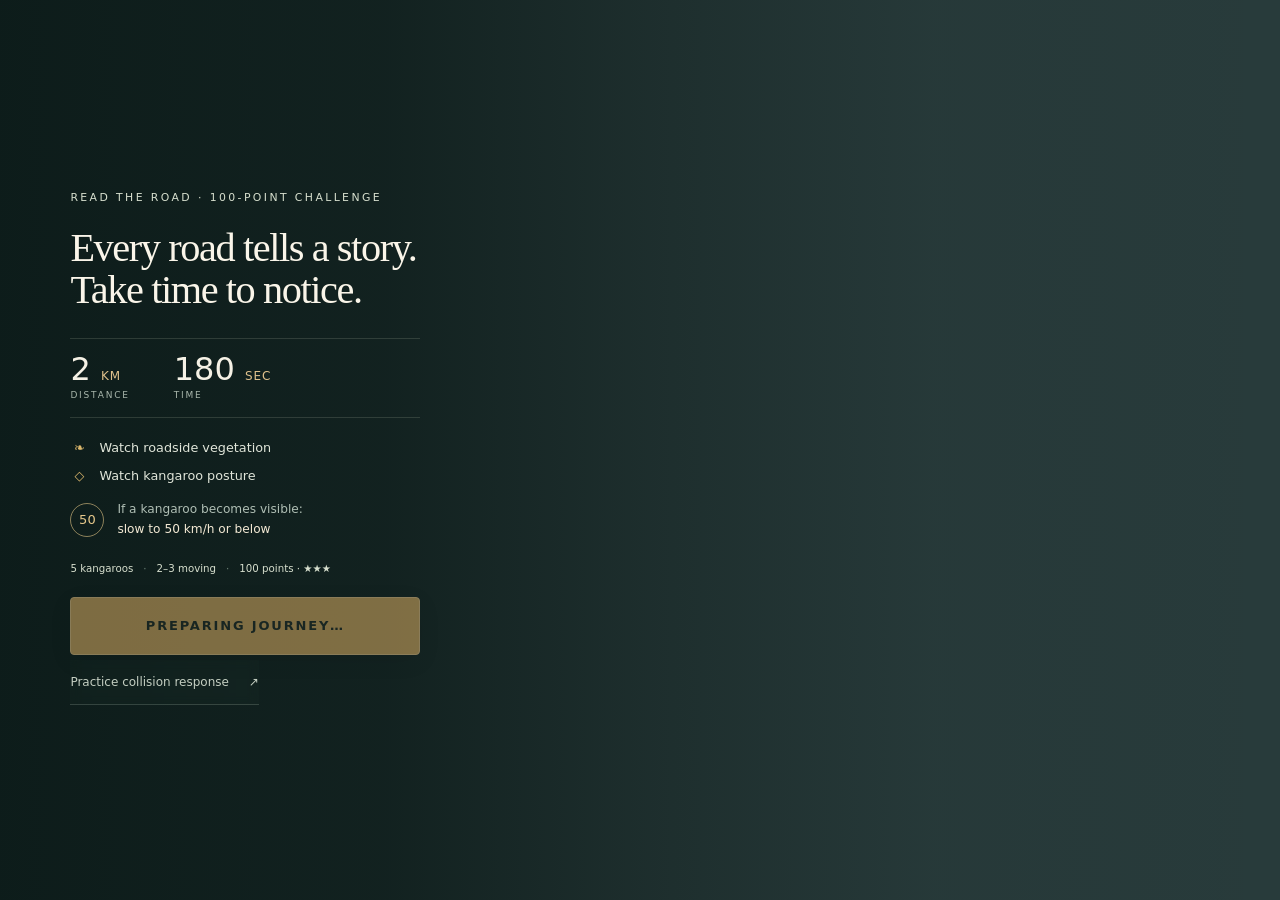
==== index.html @ 62f05423 "Add Wellington Road 100-point game with rescue sequences" ====
<!doctype html><html lang="en"><meta charset="utf-8"><meta name="viewport" content="width=device-width,initial-scale=1"><meta http-equiv="refresh" content="0;url=./game-100/"><title>Wellington Road</title><a href="./game-100/">Play Wellington Road</a></html>
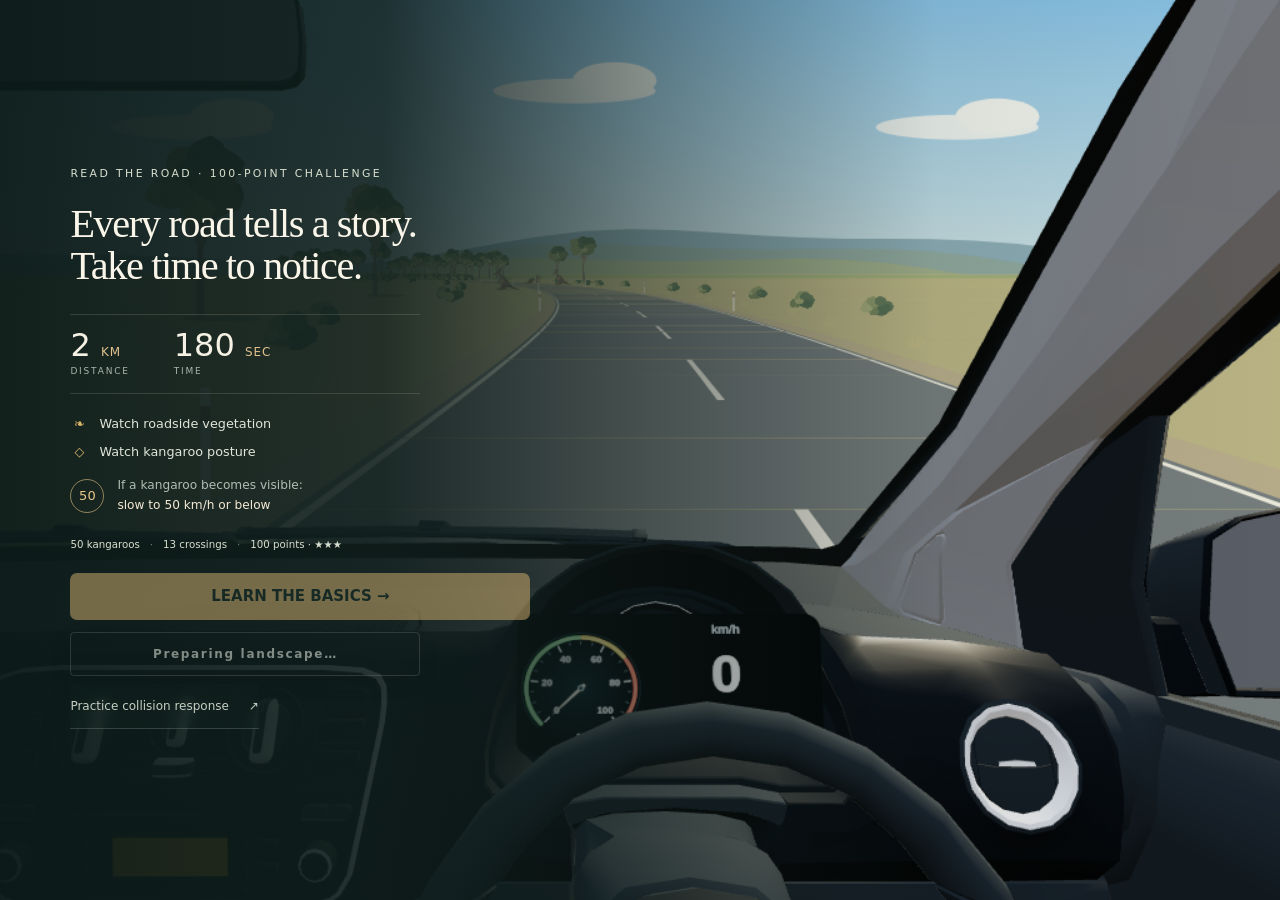
==== commit f4be67df: "Make Wellington Road the main game at the site root" ====
--- a/index.html
+++ b/index.html
@@ -1 +1,9 @@
-<!doctype html><html lang="en"><meta charset="utf-8"><meta name="viewport" content="width=device-width,initial-scale=1"><meta http-equiv="refresh" content="0;url=./game-100/"><title>Wellington Road</title><a href="./game-100/">Play Wellington Road</a></html>
+<!doctype html><html lang="en"><head><meta charset="UTF-8"><meta name="viewport" content="width=device-width, initial-scale=1"><title>Wellington Road</title><link rel="stylesheet" href="style.css?v=tail-highlight-34"><script type="importmap">{"imports":{"three":"./art/vendor/three.module.js","three/addons/":"./art/vendor/"}}</script><link rel="stylesheet" href="art/layout.css?v=crop12"><link rel="stylesheet" href="journey-ui.css?v=music3"><link rel="stylesheet" href="challenge-results.css?v=3"><link rel="stylesheet" href="ending-preview/reward-layout.css?v=1"><link rel="stylesheet" href="cinematics.css?v=1"><script type="module" src="ending-preview/reward-view.js?v=2"></script><link rel="stylesheet" href="tutorial.css?v=1"><link rel="stylesheet" href="rescue/rescue.css?v=1"></head><body>
+<main><header><div><p class="kicker">KANGAROO ROAD-STRIKE / GDD V1</p><h1>WELLINGTON ROAD</h1></div><div class="top-actions"><button id="sound" aria-pressed="false">Sound off</button><button id="pause" disabled>Pause</button></div></header>
+<div class="hud"><div><small>DRIVING TIME LEFT</small><strong id="time">180.0 <em>s</em></strong></div><div><small>ROUTE</small><strong id="distance">0 <em>/ 2,000 m</em></strong></div><div><small>SCORE</small><strong id="score">80 / 100</strong></div></div><div class="progress"><div id="progress"></div></div>
+<section class="viewport" id="stage"><aside id="penalty-popup" hidden role="status" aria-atomic="true"><strong id="penalty-amount"></strong><span id="penalty-title"></span></aside><aside id="event-summary" hidden role="status" aria-atomic="true"><div><strong id="event-result"></strong><b id="event-delta"></b></div><p id="event-detail"></p></aside><canvas id="scene" width="1672" height="941" role="img" aria-label="Illustrated right-hand-drive car with roadside grass, scrub, fences and kangaroos"></canvas><div class="location">LYSTERFIELD SURROUNDS <span>· ILLUSTRATED ROUTE</span></div><div id="intro" class="overlay"><article class="briefing-copy"><p class="briefing-eyebrow">READ THE ROAD · 100-POINT CHALLENGE</p><h1>Every road tells a story.<br>Take time to notice.</h1><div class="mission-facts"><div><strong>2 <small>KM</small></strong><span>DISTANCE</span></div><div><strong>180 <small>SEC</small></strong><span>TIME</span></div></div><ul class="mission-watch"><li><span aria-hidden="true">❧</span>Watch roadside vegetation</li><li><span aria-hidden="true">◇</span>Watch kangaroo posture</li></ul><div class="mission-speed"><span class="speed-symbol" aria-hidden="true">50</span><p>If a kangaroo becomes visible:<br><strong>slow to 50 km/h or below</strong></p></div><p class="mission-meta"><span>50 kangaroos</span><i>·</i><span>13 crossings</span><i>·</i><span>100 points · ★★★</span></p><button id="start" disabled>PREPARING JOURNEY…</button><button id="practice-response">Practice collision response <span aria-hidden="true">↗</span></button></article><select id="practice-outcome" hidden><option value="random">Random</option></select></div><div id="paused" class="overlay" hidden><article><p class="kicker">DRIVING CLOCK STOPPED</p><h2>Take a breath.</h2><button id="unpause" class="primary">Resume driving</button></article></div><div id="incident" class="overlay" hidden><article><p class="kicker">RESPONSE · TIMER PAUSED</p><h2 id="question"></h2><p id="context"></p><div id="options"></div><p id="explanation" role="status"></p><button id="next" class="primary" hidden>Continue</button></article></div></section>
+<div id="notice" role="status"><strong>Ready when you are.</strong><span>Hold a control. Release to maintain the current speed.</span></div>
+<section id="drive-panel"><div class="speed-meter" aria-label="Current speed" role="meter" aria-valuemin="0" aria-valuemax="100" aria-valuenow="0"><div class="meter-heading"><span>SPEED</span><strong id="speed-value">0 <small>km/h</small></strong></div><div class="speed-track"><span class="speed-green">0–50</span><span class="speed-yellow">50–70</span><span class="speed-red">70–100</span><i id="speed-marker"></i></div></div><div class="speed-row"><span id="band">LOW SPEED · 0–50 km/h</span><span id="input-state">MAINTAINING</span></div><div class="controls"><button data-control="accelerate"><span>Accelerate</span><small>↑ / W · hold</small></button><button data-control="brake"><span>Brake</span><small>SPACE / ↓ · hold</small></button></div><div class="legend"><span><i class="green"></i>0–50 Low</span><span><i class="yellow"></i>&gt;50–70 Medium</span><span><i class="red"></i>&gt;70–100 High</span><small>Colour is not a safety rating.</small></div></section>
+<section id="results" hidden><p class="kicker">YOUR JOURNEY</p><h2 id="result-title"></h2><p id="result-summary"></p><div id="stats"></div><div id="badges" aria-label="Behaviour awards"></div><div class="result-actions"><button id="mistakes-button" class="primary">Review Mistakes</button><button id="retry">Retry route</button></div><div id="mistakes" hidden></div></section>
+<footer><span>FIRST PLAYABLE · DRY ROAD · FIXED ROUTE</span><details><summary>Prototype notes, art & safety sources</summary><p>This 180-second target, speed bands and stopping thresholds are game parameters. Time does not affect score. A green speed band does not guarantee a safe stop. Route completion and safety performance are reported separately.</p><p><a href="art/ATTRIBUTION.md">Environment asset credits</a>. The illustrated route is inspired by the Wellington Road area; it does not reproduce a real speed limit or road geometry. Incident responses use simplified recovery. No handling, pouch checking or vehicle damage simulation.</p><a href="https://wildlifevictoria.org.au/learn/native-species-post/kangaroos/" target="_blank" rel="noopener">Wildlife Victoria — kangaroos</a> · <a href="https://www.police.vic.gov.au/emergency-response" target="_blank" rel="noopener">Victoria Police — emergencies</a></details></footer>
+</main><script src="scoring.js?v=1"></script><script src="engine.js?v=turn13"></script><script src="assets/scene-data.js"></script><script src="scenery.js?v=tail-highlight-34"></script><script src="cockpit.js?v=tail-highlight-34"></script><script src="kangaroo.js?v=tail-highlight-34"></script><script src="pouch.js?v=photos32"></script><script src="drag-body.js?v=37"></script><script src="barrier-placement.js?v=34"></script><script src="incident.js?v=rescue42"></script><script src="replay.js?v=hd28"></script><script>window.artReady=import("./art/scenery.js?v=turn13").catch(error=>{console.error("Environment art unavailable; using original renderer",error)});</script><script src="minimap-environment.js?v=2"></script><script src="journey-ui.js?v=music3"></script><script src="journey-audio.js?v=mix3"></script><script src="challenge-results.js?v=3"></script><script src="cinematics.js?v=1"></script><script src="tutorial.js?v=1"></script><script src="app.js?v=tutorial41"></script><script type="module" src="rescue/rescue.js?v=1"></script></body></html>
--- a/style.css
+++ b/style.css
@@ -0,0 +1,40 @@
+:root{--cream:#f0eddf;--ink:#283a3b;--sage:#65765b;--amber:#c58c4f}*{box-sizing:border-box}body{margin:0;background:#d7dbd1;color:var(--ink);font:15px/1.5 system-ui,-apple-system,sans-serif}main{max-width:1380px;margin:auto;background:var(--cream);min-height:100vh}button{font:inherit;cursor:pointer;border:0;border-radius:7px;padding:12px 18px;color:var(--ink);background:#dedfd1;touch-action:manipulation}button:disabled{opacity:.5;cursor:default}button:focus-visible,summary:focus-visible,a:focus-visible{outline:3px solid #cb8e45;outline-offset:3px}[hidden]{display:none!important}header{background:#293943;color:#f3f0e4;display:flex;justify-content:space-between;align-items:center;padding:17px 28px;gap:12px}h1{font-size:24px;letter-spacing:4px;font-weight:500;margin:3px 0}.kicker{font-size:10px;letter-spacing:2px;margin:0;font-weight:600}.top-actions{display:flex;gap:8px}.top-actions button{background:#ffffff10;color:#f0edde;font-size:12px;padding:9px 12px}.hud{display:flex;justify-content:space-between;background:#35483e;color:#f5f0df;padding:12px 28px;gap:15px}.hud div{display:flex;gap:12px;align-items:center}.hud small{font-size:9px;letter-spacing:1.4px}.hud strong{font-size:23px;font-variant-numeric:tabular-nums;font-weight:500}.hud em{font-size:12px;font-style:normal;color:#cfdbc9}.progress{height:3px;background:#b4bba6}#progress{height:100%;background:#c99251;width:0}.viewport{position:relative;aspect-ratio:1672/941;background:#748571;overflow:hidden}canvas{width:100%;height:100%;display:block}.location{position:absolute;top:16px;left:20px;background:#2c3b35c9;color:#e9ecdd;letter-spacing:1px;font-size:9px;padding:6px 9px;border-radius:4px}.overlay{position:absolute;inset:0;background:linear-gradient(90deg,#172d2beF,#1b302ab8 57%,#1b302a22);display:flex;align-items:center;padding:5%;overflow:auto}.overlay article{max-width:570px;color:#f5f1e5}.overlay h2{font-size:clamp(25px,4vw,54px);font-weight:500;line-height:1.13;letter-spacing:-1.5px;margin:15px 0}.overlay p{color:#d7dfce}.overlay .kicker{color:#e5c699}.chips{display:flex;flex-wrap:wrap;gap:18px;font-size:9px;letter-spacing:1px;margin:24px 0}.primary{background:#d7a66c;font-weight:600}.fine{font-size:10px;line-height:1.6}.overlay #question{font-size:clamp(22px,2.8vw,38px)}#options{display:grid;gap:8px}#options button{text-align:left;background:#eef0e5;color:#2a3a31;font-size:13px}#options button:disabled{opacity:.7}#options button.selected{box-shadow:inset 0 0 0 3px #d3a167}#explanation{font-size:13px;border-left:2px solid #c5a671;padding-left:12px}#explanation:empty{display:none}#notice{display:flex;gap:14px;align-items:center;padding:14px 28px;background:#e3e5d6;min-height:58px}#notice strong{font-size:14px;white-space:nowrap}#notice span{font-size:12px;color:#576a55}#drive-panel{padding:16px 28px}.speed-row{display:flex;justify-content:space-between;gap:10px;font-size:10px;letter-spacing:1px;margin-bottom:10px}.controls{display:grid;grid-template-columns:repeat(3,1fr);gap:12px}.controls button{background:#62745d;color:#fcf6e7;padding:14px;display:flex;flex-direction:column;align-items:center;touch-action:none;user-select:none}.controls button:nth-child(2){background:#bb864e}.controls button:nth-child(3){background:#42657a}.controls span{font-size:17px;font-weight:600}.controls small{font-size:10px;opacity:.8;margin-top:4px}.controls button.active{box-shadow:inset 0 0 0 3px #f6d69e;filter:brightness(1.1)}.legend{display:flex;gap:20px;flex-wrap:wrap;font-size:11px;margin-top:13px;align-items:center}.legend span{display:flex;align-items:center;gap:5px}.legend i{width:8px;height:8px;border-radius:50%}.green{background:#668361}.yellow{background:#bb9244}.red{background:#ac6253}.legend small{margin-left:auto;color:#6a7565}footer{border-top:1px solid #d6d9ca;padding:18px 28px;display:flex;justify-content:space-between;gap:20px;color:#64725f;font-size:10px;letter-spacing:.6px}footer details{max-width:620px}footer a{color:#4d6b52}#results{padding:28px}#results h2{font-size:35px;font-weight:500;margin:5px 0}#stats{display:flex;gap:16px;flex-wrap:wrap;padding:15px 0}#stats span{background:#e1e5d5;padding:12px;border-radius:7px}.result-actions{display:flex;gap:10px;margin:18px 0}.mistake{display:grid;grid-template-columns:200px 1fr;gap:20px;border-top:1px solid #cdd3c4;padding:22px 0}.mistake img{width:100%;border-radius:5px}.mistake h3{margin:0 0 8px;font-size:18px}.mistake p{font-size:13px;margin:7px 0}.mistake .deduction{color:#924c37}.mistake small{color:#607054} @media(max-width:700px){header{padding:12px}h1{font-size:17px;letter-spacing:2px}.kicker{font-size:8px}.top-actions{gap:4px}.top-actions button{font-size:10px;padding:9px}.hud{padding:10px 12px;gap:8px}.hud div{display:block}.hud small{display:block;font-size:8px;letter-spacing:.6px}.hud strong{font-size:18px}.hud em{font-size:10px}.location{top:7px;left:8px;font-size:7px}.location span{display:none}.overlay{padding:4%}.overlay h2{font-size:26px;margin:8px 0}.overlay p{font-size:11px;margin:8px 0}.overlay .fine{display:none}.chips{margin:8px 0;font-size:7px;gap:9px}.primary{padding:10px 14px}.overlay #question{font-size:20px}.viewport:has(#incident:not([hidden])){min-height:540px;aspect-ratio:auto}.viewport:has(#incident:not([hidden])) canvas{position:absolute;object-fit:cover;height:100%}#options button{font-size:12px;padding:10px}#notice{padding:11px 13px;display:block}#notice span{display:block;font-size:11px;margin-top:4px}#drive-panel{padding:12px}.controls{gap:7px}.controls button{padding:12px 5px}.controls span{font-size:13px}.legend{gap:9px;font-size:10px}.legend small{margin-left:0}.speed-row{font-size:8px}footer{padding:12px;display:block}footer details{margin-top:8px}#results{padding:15px}.mistake{grid-template-columns:1fr}.mistake img{max-width:300px}}
+/* Fit the complete driving surface to the available browser height. */
+main{height:100dvh;min-height:0;display:flex;flex-direction:column;overflow:hidden;max-width:none}header{flex:none;padding:10px 22px}h1{font-size:20px}.hud{flex:none;padding:8px 22px}.hud strong{font-size:21px}.progress{flex:none}.viewport{flex:1 1 0;min-height:180px;aspect-ratio:auto}.viewport canvas{width:100%;height:100%;object-fit:fill;background:#283b3b}#notice{flex:none;min-height:40px;padding:8px 22px}#drive-panel{flex:none;padding:9px 22px 12px}.controls button{padding:10px}.controls small{margin-top:1px}.speed-row{margin-bottom:7px}.legend{margin-top:8px}footer{flex:none;padding:7px 22px;font-size:9px}footer details[open]{position:absolute;bottom:8px;right:12px;z-index:5;background:#f0eddf;padding:15px;border:1px solid #bec9b5;max-width:min(600px,90vw)}#results{overflow:auto;flex:1 1 0;min-height:0}main:has(#results:not([hidden])) .viewport{display:none}main:has(#results:not([hidden])) #notice{display:none}.viewport:has(#incident:not([hidden])){min-height:180px;aspect-ratio:auto}#incident{background:#203b31ed}#incident article{max-width:760px}#incident h2{margin:7px 0;font-size:26px}#incident p{margin:8px 0}#options{gap:6px}#options button{padding:9px 12px}#intro h2{font-size:clamp(24px,3vw,44px)}.chips{margin:13px 0}.overlay{padding:3% 5%}
+@media(max-width:700px){header{padding:7px 12px}h1{font-size:15px}.hud{padding:6px 12px}.hud strong{font-size:17px}.viewport{min-height:150px}#notice{padding:7px 12px;min-height:42px}#drive-panel{padding:7px 12px 10px}.controls button{padding:10px 4px}.legend{gap:7px;margin-top:6px}.legend small{font-size:9px}footer{display:none}.overlay .chips{display:none}.overlay h2{font-size:24px}#incident h2{font-size:20px}#incident p{font-size:11px}.overlay article{width:100%}#options button{font-size:11px;padding:8px}.location{display:none}}
+@media(max-height:650px){header .kicker,.legend,.chips,.fine{display:none}header{padding:6px 16px}.hud{padding:5px 16px}#notice{min-height:30px;padding:5px 16px}#drive-panel{padding:6px 16px}.controls button{padding:7px}.overlay h2{font-size:24px}.overlay p{font-size:12px}.overlay .kicker{display:none}footer{display:none}}
+
+/* Dedicated speed strip remains visible above the two driving controls. */
+.controls{grid-template-columns:repeat(2,1fr)}.controls button[data-control="brake"]{background:#a65e49}.speed-meter{margin:0 0 9px}.meter-heading{display:flex;justify-content:space-between;align-items:center;font-size:10px;letter-spacing:1px}.meter-heading strong{font-size:22px;line-height:1.2;font-variant-numeric:tabular-nums}.meter-heading small{font-size:11px}.speed-track{display:flex;position:relative;height:20px;margin:7px 8px 0;border-radius:4px;background:#ddd}.speed-track span{text-align:center;font-size:10px;font-weight:700;line-height:20px}.speed-green{width:50%;background:#719c69;color:#102719}.speed-yellow{width:20%;background:#edbf58;color:#302610}.speed-red{width:30%;background:#b45443;color:#fff}.speed-track i{position:absolute;top:-5px;bottom:-4px;width:4px;transform:translateX(-50%);background:#182d31;box-shadow:0 0 0 2px #fff;border-radius:2px}.legend{display:none}.speed-row{font-size:9px}.viewport{min-height:130px}#notice strong{white-space:normal}#notice{max-height:85px;overflow:auto}@media(max-height:650px){.meter-heading strong{font-size:17px}.speed-meter{margin-bottom:5px}.speed-track{height:15px}.speed-track span{line-height:15px;font-size:9px}.speed-row{display:none}}@media(max-width:700px){.meter-heading strong{font-size:19px}.speed-track{height:18px}.speed-track span{line-height:18px}.speed-row{font-size:8px}}
+
+
+/* Quiet edge feedback, separate from the completed-encounter summary. */
+#penalty-popup{position:fixed;top:130px;right:12px;z-index:20;display:flex;align-items:center;gap:9px;padding:9px 13px;border-radius:6px;background:#512e26ed;border-left:3px solid #e8a283;color:#fff2df;pointer-events:none;max-width:calc(100vw - 24px);font-size:13px;box-shadow:0 3px 10px #10292d33}#penalty-amount{font-size:20px;line-height:1}#penalty-title{font-size:13px;margin:0}#penalty-popup.positive{background:#294d3bea;border-color:#a5c891}#event-summary{position:absolute;bottom:16px;left:16px;z-index:12;width:290px;max-width:calc(100% - 32px);padding:15px 18px;border-radius:8px;background:#203b40f2;color:#f6ecdb;border-left:4px solid #da9878;pointer-events:none;box-shadow:0 5px 18px #112c2c33}#event-summary div{display:flex;justify-content:space-between;align-items:center;gap:12px}#event-result{font-size:22px}#event-delta{font-size:18px;color:#f3b29c}#event-summary p{font-size:12px;margin:6px 0 0}#event-summary.positive{border-color:#9fc38b}#event-summary.positive b{color:#c6e1b5;font-size:13px}.hud>div:last-child{margin-left:auto;white-space:nowrap}@media(max-width:700px){#penalty-popup{top:120px;font-size:12px}#event-summary{width:245px;padding:11px 13px;bottom:10px;left:10px}#event-result{font-size:19px}}@media(max-height:650px){#penalty-popup{top:96px}}
+
+#incident.response-scene{background:none;align-items:center;padding:5% 3%;pointer-events:none}#incident.response-scene article{width:42%;max-width:510px;padding:20px;background:#203b35f2;border:1px solid #8b9e80;border-radius:12px;pointer-events:auto;max-height:94%;overflow:auto}#incident.response-scene h2{font-size:26px}#incident.response-scene #options button{font-size:13px}#incident.response-scene[data-step="cinematic"] article,#incident.response-scene[data-step="observe"] article{opacity:.88}#practice-response{font-size:12px;margin:5px 0;background:#526e61;color:#fff}@media(max-width:700px){#incident.response-scene{align-items:flex-end;padding:8px}#incident.response-scene article{width:100%;max-height:58%;padding:12px}#incident.response-scene h2{font-size:19px}#incident.response-scene #options{grid-template-columns:repeat(2,1fr)}#incident.response-scene #options button{font-size:11px}}
+.viewport:has(#incident.response-scene) .location{display:none}
+
+#incident.response-scene[data-step="cinematic"] article{display:none}#incident.response-scene article{width:36%;padding:16px;background:#203b35e8}#incident.response-scene{align-items:flex-end;padding:3%}#incident.response-scene h2{font-size:23px}@media(max-width:700px){#incident.response-scene article{width:100%;max-height:55%}}
+/* Compact response questions: answer once and advance without a Continue step. */
+#incident.response-scene article{width:46%;max-width:390px;padding:14px;max-height:calc(100% - 12px)}
+#incident.response-scene h2{font-size:21px;line-height:1.15;margin:0 0 8px}
+#incident.response-scene .kicker{font-size:9px;margin:0 0 9px}
+#incident.response-scene #context{font-size:13px;line-height:1.4;margin:8px 0}
+#incident.response-scene #options{gap:6px}
+#incident.response-scene #options button{padding:9px 12px;font-size:13px;line-height:1.25}
+#incident.response-scene #explanation{font-size:12px;line-height:1.35;margin:8px 0 0}
+#incident.response-scene #explanation:empty{display:none}
+@media(max-width:700px){#incident.response-scene article{width:100%;max-width:none;max-height:70%;padding:10px}#incident.response-scene h2{font-size:18px}#incident.response-scene #options button{font-size:12px}}
+
+#badges{display:grid;grid-template-columns:repeat(auto-fit,minmax(210px,1fr));gap:12px;margin:20px 0}.badge{padding:16px;border:1px solid #9ba68e;border-radius:10px}.badge.earned{background:#dce9d4;border-color:#587955}.badge.locked{opacity:.65}.badge p{font-size:13px;margin:8px 0 0}
+
+#incident.response-scene[data-step="passing"] article{display:none}
+
+/* Score feedback anchored to the marked upper-middle windshield position. */
+.viewport #penalty-popup{position:absolute;top:14%;left:50%;right:auto;transform:translate(-50%,-50%);max-width:calc(100% - 24px);width:max-content;text-align:center}
+
+#hold-action{touch-action:none;user-select:none;background:#d7a35e!important;color:#233b35!important}#action-progress{width:100%;height:16px;accent-color:#d7a35e}.video-replay video{width:100%;max-height:320px;background:#203b35}.video-replay small{display:block;font-size:11px}.video-replay{min-width:0}
+
+#incident.response-scene[data-step="movingBody"] article,#incident.response-scene[data-step="placingBarrier"] article{position:absolute;top:12px;left:12px;bottom:auto;width:38%;max-height:calc(100% - 24px)}
+
+#event-summary{left:auto;right:16px}@media(max-width:700px){#event-summary{left:auto;right:10px}}
--- a/art/layout.css
+++ b/art/layout.css
@@ -0,0 +1,11 @@
+/* Approved art-study framing: fixed crop, uniform full-width scale. */
+body{overflow:auto}main{width:100%;height:auto;min-height:100dvh;max-width:none;margin:0;overflow:visible}.viewport{flex:none;aspect-ratio:1672/941;min-height:0}.viewport:has(#incident:not([hidden])){min-height:360px;aspect-ratio:1672/941}main:has(#results:not([hidden])){min-height:100dvh}
+
+.viewport .location{left:auto;right:20px}
+
+/* Crop the lower cockpit to the reference's 2:1 frame, without stretching it. */
+.viewport{aspect-ratio:2/1;overflow:hidden}
+.viewport #scene{width:100%;height:auto;aspect-ratio:1672/941;max-height:none}
+.viewport:has(#incident:not([hidden])){aspect-ratio:1672/941}
+/* Clipping must not become an internally scrollable surface on focus. */
+.viewport{overflow:clip}
--- a/journey-ui.css
+++ b/journey-ui.css
@@ -0,0 +1,51 @@
+@font-face{font-family:PrimerSC;src:url('biome/assets/figma-ui/primer-sc.ttf')}@font-face{font-family:PicaSC;src:url('biome/assets/figma-ui/pica-sc.ttf')}
+html body{background:#162323}html body main{max-width:none;width:100%;min-height:100dvh;height:auto}html body main>header,html body main>.note{display:none}html body #stage,html.wide-preview body #stage{width:100%;height:auto;aspect-ratio:2/1;overflow:hidden;container-type:inline-size;flex:none}html body #stage>#world,html body #stage>#cockpit{height:112.56%;width:100%}#label{display:none}#design-ui{position:absolute;inset:0;pointer-events:none;z-index:5}.route-title{position:absolute;left:2.0833%;top:3.1944%;font:400 2.7778cqw PrimerSC,serif;color:white;line-height:1.15}.route-distance{position:absolute;left:3.8889%;top:8.4722%;width:9.1667%;text-align:center;color:white;font:400 4.4444cqw PicaSC,serif;line-height:1.2}.route-distance small{font-size:2.7778cqw;color:white}
+#stage .design-button{position:absolute;margin:0;padding:0;border:0;border-radius:0;background:transparent;box-shadow:none;color:transparent;font-size:0;pointer-events:auto;overflow:hidden;touch-action:none;cursor:pointer}#stage .design-button:focus-visible{outline:2px solid #f0e3af;outline-offset:-2px;border-radius:50%}#stage .design-button:hover{filter:brightness(1.15)}#stage .design-button.active{filter:brightness(1.3);transform:translateY(2px)}#stage .design-button:disabled{cursor:wait}#stage .design-button img{pointer-events:none;position:absolute;inset:0;width:100%;height:100%;object-fit:fill}#audio-toggle{left:58.0556%;top:-1.9444%;width:11.4583%;height:22.9167%;opacity:.7}#view-toggle{left:65.5208%;top:-1.5278%;width:10.9722%;height:21.9444%;opacity:.7}#fullscreen-toggle{left:80.2431%;top:-1.1111%;width:10.5556%;height:21.1111%;opacity:.7}#stage #reset{left:71.9792%;top:-2.9167%;width:12.2917%;height:24.5833%;opacity:.7;background:url('biome/assets/figma-ui/reset.png') center/100% 100% no-repeat}#stage #pause{left:87.3264%;top:-1.9444%;width:11.4583%;height:22.9167%;opacity:.7;background:url('biome/assets/figma-ui/pause.png') center/100% 100% no-repeat}#stage #pause[aria-pressed=true]{filter:brightness(1.5)}#stage #brake{left:65.9028%;top:70.4167%;width:10.8333%;height:26.8056%;opacity:.8;background:url('biome/assets/figma-ui/brake.png') center/100% 100% no-repeat}#stage #gas{left:77.4306%;top:68.3333%;width:10.9722%;height:27.9167%}#stage #gas img{width:258.57%;height:151.89%;left:-125.89%;top:-25.73%;max-width:none}#minimap-slot{position:absolute;left:1.9444%;top:68.0556%;width:13.8889%;aspect-ratio:1}#minimap-slot>img,#minimap-slot>canvas{position:absolute;inset:0;width:100%;height:100%}#sample-tools{background:#233b32;color:#c4d0bd;padding:10px 20px}#sample-tools>summary{cursor:pointer;font-size:12px}#sample-tools footer{padding:12px 0}#sample-tools #speed{font-size:18px}#ui-feedback{position:absolute;left:50%;top:20%;transform:translateX(-50%);padding:7px 14px;border-radius:5px;background:#203b35db;color:#f2efde;font-size:12px;opacity:0;transition:opacity .2s}#ui-feedback.visible{opacity:1}
+
+/* Minimal preview controls: camera and pause only. */
+#stage #audio-toggle,#stage #reset,#stage #fullscreen-toggle{display:none}
+#stage #view-toggle{left:80.2431%}
+/* Smaller upper-right controls, preserving their centers and pedal order. */
+#stage #view-toggle{left:81.3403%;top:.6667%;width:8.7778%;height:17.5556%}
+#stage #pause{left:88.4722%;top:.3472%;width:9.1667%;height:18.3333%}
+/* Align the visible pedal bottoms and tighten their grouping. */
+#stage #brake{left:67.05%;top:70.4167%}
+#stage #gas{left:77.4306%;top:68.6111%}
+/* Both briefing and driving fill the viewport without stretching the cockpit. */
+html body #stage,html.wide-preview body #stage{height:100dvh;aspect-ratio:auto}
+html body #stage>#world,html body #stage>#cockpit{width:100%;height:100%;object-fit:cover;object-position:center top}
+#sample-tools{position:absolute;top:100dvh;left:0;right:0}
+#stage #view-toggle{height:8.7778cqw;top:.3333cqw}
+#stage #pause{height:9.1667cqw;top:.1736cqw}
+#stage #brake{height:13.4028cqw;top:auto;bottom:2.7778%}
+#stage #gas{height:13.9583cqw;top:auto;bottom:3.4722%}
+#minimap-slot{top:auto;bottom:4.1667%}
+
+#intro{position:absolute;inset:0;z-index:12;display:flex;align-items:center;overflow:auto;background:linear-gradient(90deg,rgba(12,27,25,.96) 0%,rgba(15,30,28,.88) 30%,rgba(17,31,29,.46) 51%,rgba(17,31,29,.08) 73%,transparent 100%);color:#f5f1e5}
+#intro[hidden]{display:none}.briefing-open #design-ui{visibility:hidden}.briefing-copy{width: min(580px,49%);margin:3% 0 3% 5.5%;font-family:system-ui,sans-serif}.briefing-eyebrow{font-size:clamp(9px,.85cqw,13px);letter-spacing:.22em;color:#d8c79f;margin:0 0 20px}.briefing-copy h1{font:400 clamp(30px,4.15cqw,66px)/1.05 Georgia,serif;letter-spacing:-.035em;margin:0 0 27px;color:#faf5e9}.mission-facts{display:flex;gap:44px;padding:14px 0;border-top:1px solid #e1e6cf25;border-bottom:1px solid #e1e6cf25;max-width:350px}.mission-facts>div{display:flex;flex-direction:column;gap:4px}.mission-facts strong{font-size:clamp(26px,2.5cqw,40px);font-weight:500;line-height:1}.mission-facts small{font-size:12px;color:#dfc18c;letter-spacing:.08em}.mission-facts span{font-size:9px;letter-spacing:.2em;color:#aab8ad}.mission-watch{list-style:none;padding:0;margin:20px 0 15px;display:grid;gap:9px;font-size:clamp(12px,1cqw,15px);color:#e0e5d9}.mission-watch li{display:flex;align-items:center;gap:11px}.mission-watch li>span{color:#dbb76c;width:18px;text-align:center}.mission-speed{display:flex;align-items:center;gap:13px}.speed-symbol{display:grid;place-items:center;border:1px solid #d8bc80a0;border-radius:50%;width:34px;height:34px;font-size:13px;color:#e6c88b}.mission-speed p{margin:0;font-size:clamp(11px,.95cqw,14px);line-height:1.6;color:#afbeb4}.mission-speed strong{font-weight:500;color:#f3e9d4}.mission-meta{display:flex;gap:10px;color:#afbbb1;font-size:clamp(10px,.8cqw,12px);margin:22px 0}.mission-meta i{font-style:normal;color:#6c8176}#start{display:block;width:min(350px,100%);padding:18px 22px;background:#d9ad62;border:1px solid #edc889;border-radius:4px;color:#202b26;font-size:13px;letter-spacing:.14em;font-weight:700;box-shadow:0 6px 24px #0002}#start:hover{background:#e8bd73}#start:disabled{opacity:.55}#practice-response{display:flex;gap:20px;align-items:center;background:#263b3020;backdrop-filter:blur(5px);border:0;border-bottom:1px solid #d4dfce30;border-radius:0;color:#c5cfc2;font-size:12px;padding:13px 0;margin-top:5px}#practice-response:hover{color:#f0ce8f}@media(max-width:700px){.briefing-copy{width:83%;margin:24px 7%}#intro{background:linear-gradient(90deg,#0c1b19f0,#0f1e1cbb 70%,#111f1d55)}html body #stage:has(#intro:not([hidden])){min-height:630px}.briefing-copy h1{font-size:42px}.mission-facts{padding:15px 0}.briefing-eyebrow{margin-bottom:18px}}
+main:has(.briefing-open) #sample-tools{display:none}
+
+.briefing-copy h1{font-size:clamp(27px,3.15cqw,50px)}
+@media(max-width:700px){.briefing-copy h1{font-size:clamp(25px,6vw,42px)}}
+/* Fill the start viewport by revealing the lower cockpit; preserve image proportions. */
+html body #stage.briefing-open,html.wide-preview body #stage.briefing-open{height:100dvh;min-height:630px;aspect-ratio:auto}
+html body #stage.briefing-open>#world,html body #stage.briefing-open>#cockpit{width:100%;height:100%;object-fit:cover;object-position:center top}
+
+html body main{height:100dvh;min-height:0;overflow:hidden}main>header,main>.progress,main>footer,#notice,#drive-panel,.location{display:none!important}
+html body #stage{height:100dvh;min-height:0;aspect-ratio:auto;position:relative;flex:none;container-type:inline-size}
+html body #stage #scene{width:100%;height:100%;aspect-ratio:auto;object-fit:cover;object-position:center top}
+#intro{padding:0}#intro article{max-width:none;background:none;border:none;border-radius:0;padding:0;box-shadow:none}
+#intro .briefing-copy{width:min(580px,49%);margin:3% 0 3% 5.5%}
+#intro h1{letter-spacing:-.035em}#intro p{line-height:inherit}#intro .mission-speed p{line-height:1.6}#intro .mission-meta{line-height:1.4}
+#stage:has(#intro:not([hidden])) #design-ui,#stage:has(#incident:not([hidden])) #design-ui{visibility:hidden}
+main>.hud{position:absolute;z-index:6;left:35%;top:20px;width:26%;background:transparent;padding:0;display:flex;justify-content:center;gap:20px;pointer-events:none;border:0;color:#f5f0e4;text-shadow:0 1px 4px #14231f}
+.hud>div:nth-child(2){display:none}.hud small{font-size:9px}.hud strong{font-size:17px}
+main:has(#intro:not([hidden]))>.hud,main:has(#incident:not([hidden]))>.hud,main:has(#results:not([hidden]))>.hud{display:none}
+#stage #pause{background:url('biome/assets/figma-ui/pause.png') center/100% 100% no-repeat;opacity:.7}
+#paused,#incident{z-index:20}#paused[hidden],#incident[hidden]{display:none}
+#results{padding:35px;overflow:auto}#stage:has(#incident:not([hidden])) #scene{object-fit:fill}
+@media(max-width:700px){#intro .briefing-copy{width:83%;margin:24px 7%}html body #stage:has(#intro:not([hidden])){min-height:630px}main>.hud{top:14%;left:35%;width:35%;gap:12px}}
+
+#paused #sound{display:block;margin-top:16px;background:transparent;border:1px solid #d9dfcf55;color:#e5eddf;font-size:13px}
+
+#stage #music-toggle{left:76.1%;top:2.1cqw;width:4.95cqw;height:4.95cqw;color:#eef0e6;opacity:.85}#music-toggle svg{display:block;width:100%;height:100%}#music-toggle .music-muted{display:none}#music-toggle[aria-pressed=false] .music-muted{display:block}#music-toggle[aria-pressed=false]{opacity:.5}
--- a/challenge-results.css
+++ b/challenge-results.css
@@ -0,0 +1,12 @@
+body.challenge-result-open #scene{filter:blur(3px) brightness(.5)}body.challenge-result-open .hud,body.challenge-result-open #design-ui{visibility:hidden}#challenge-result{position:absolute;inset:0;z-index:35;display:grid;place-items:center;overflow:auto;padding:24px;background:#10251d30;color:#f2eee2}#challenge-result[hidden]{display:none}.challenge-panel{width:min(740px,94vw);padding:32px 40px;background:#172d27ed;backdrop-filter:blur(14px);border:1px solid #d4ddc42b;border-radius:12px;box-shadow:0 18px 65px #0003}.challenge-kicker{font-size:11px;letter-spacing:.23em;color:#c7d1be;margin:0 0 14px}.challenge-stars{display:flex;gap:8px}.challenge-stars svg{width:43px;height:43px;fill:none;stroke:#9cac9b55;stroke-width:1.5}.challenge-stars svg.earned{fill:#d8b573;stroke:#e8cc95;filter:drop-shadow(0 2px 4px #cda75a22)}.challenge-panel h2{font-size:56px;font-weight:500;margin:12px 0;line-height:1.15}.challenge-panel h2 small{font-size:22px;color:#a5b5a7}.challenge-feedback{font-size:15px;line-height:1.5;color:#d7e0d0}.safety-gate{font-size:12px;line-height:1.5;color:#d5bc8f}.score-groups{display:grid;grid-template-columns:1fr 1fr;gap:25px;padding:20px 0;border-block:1px solid #c5d7bb30;font-size:13px}.score-groups>div{display:flex;justify-content:space-between;gap:12px}.score-groups strong{font-size:18px;font-weight:500}.score-groups small,.challenge-categories small{color:#9db09f}.challenge-categories{display:grid;grid-template-columns:1fr 1fr;gap:15px 25px;margin:20px 0}.challenge-categories p{display:flex;justify-content:space-between;font-size:12px;margin:0 0 8px}.challenge-categories b{font-weight:500}.challenge-bar{height:4px;background:#d8e3c817;border-radius:3px}.challenge-bar i{height:100%;display:block;background:#c6ab75;border-radius:3px}.challenge-feedback-grid{display:grid;grid-template-columns:1fr 1fr;gap:25px}.challenge-feedback-grid h3{font-size:10px;letter-spacing:.15em;color:#d5c294}.challenge-feedback-grid ul{padding-left:14px;font-size:12px;line-height:1.6;color:#c6d3c4}.challenge-actions{display:flex;gap:20px;align-items:center;margin-top:20px}.challenge-panel button{cursor:pointer;font:600 11px system-ui;letter-spacing:.07em;padding:14px 20px;border:1px solid #c5d7bb44;border-radius:4px;background:transparent;color:#e7eedf}#challenge-retry,#challenge-next{background:#d9ad62;color:#202d25;border-color:#edc889;min-width:190px}#challenge-review,#challenge-skip{border:0;color:#b7c8b8;font-size:10px}#challenge-review-host{max-height:50vh;overflow:auto;margin-top:15px}/* Review content is moved out of the original light results surface. */
+#challenge-review-host{color:#e9eee3}
+#challenge-review-host .mistake{color:#e9eee3;border-top-color:#c5d7bb30}
+#challenge-review-host .mistake p{color:#e9eee3;line-height:1.65}
+#challenge-review-host .mistake h3,#challenge-review-host .mistake .deduction{color:#e3c488}
+#challenge-review-host .mistake small{color:#bdcdbf}
+#challenge-review-host .video-replay{color:#bdcdbf}
+.knowledge-panel h2{font-size:28px;line-height:1.3}.knowledge-total{font-size:13px;color:#c2cdbd}.knowledge-total b{color:#e3c488;margin-left:12px}.quiz-rule{font-size:11px;color:#a7b9a8}#challenge-answers{display:grid;gap:12px;margin:25px 0}#challenge-answers button{text-align:left;font-size:14px;letter-spacing:0;font-weight:400}#challenge-answers button:hover{background:#58715a40}#challenge-answers button:disabled{opacity:.5}#challenge-explanation{font-size:13px;line-height:1.6;color:#e0c58c}#challenge-next[hidden]{display:none}#challenge-skip{display:block;margin-top:10px}@media(max-width:650px){#challenge-result{padding:12px}.challenge-panel{padding:23px}.challenge-categories,.score-groups,.challenge-feedback-grid{grid-template-columns:1fr}.challenge-panel h2{font-size:44px}.knowledge-panel h2{font-size:24px}}
+
+.challenge-actions{flex-wrap:wrap}#challenge-result{align-items:safe center}.challenge-panel{box-sizing:border-box}
+
+.challenge-reward{float:right;width:170px;text-align:center;margin:-12px 0 12px 20px}.challenge-reward img{width:132px;height:132px;object-fit:contain;filter:drop-shadow(0 8px 12px #0007);animation:reward-appear .65s ease-out both}.challenge-reward p{margin:0;color:#e2c28b;font-size:13px}.challenge-reward small{display:block;font-size:8px;letter-spacing:.13em;color:#abbcad;margin-top:6px}.score-groups{clear:both}.behaviour-awards{border-top:1px solid #c5d7bb25;padding-top:12px;margin-top:12px}.behaviour-awards h3{font-size:10px;letter-spacing:.14em;color:#cbb98d}.behaviour-awards>div{display:grid;grid-template-columns:repeat(3,1fr);gap:12px}.behaviour-award{display:flex;gap:5px;align-items:flex-start}.behaviour-award img{width:48px;height:60px;object-fit:contain}.behaviour-award strong{font-size:11px;font-weight:500}.behaviour-award small{display:block;font-size:8px;letter-spacing:.04em;color:#d5b980;margin-top:5px}.behaviour-award p{font-size:10px;line-height:1.4;color:#a8b8ab;margin:6px 0}.behaviour-award.locked img{filter:grayscale(1);opacity:.25}.behaviour-award.locked small{color:#8b9c90}@keyframes reward-appear{from{opacity:0;transform:scale(.85) rotate(-7deg)}to{opacity:1;transform:scale(1) rotate(0)}}@media(prefers-reduced-motion:reduce){.challenge-reward img{animation:none}}@media(max-width:650px){.challenge-reward{width:110px;margin-left:8px}.challenge-reward img{width:100px;height:100px}.behaviour-awards>div{grid-template-columns:1fr}.behaviour-award img{height:45px}.challenge-reward small{font-size:7px}}
--- a/ending-preview/reward-layout.css
+++ b/ending-preview/reward-layout.css
@@ -0,0 +1,3 @@
+html,body{width:100%;overflow-x:hidden}#challenge-result{place-items:safe center;padding:40px 20px 24px;overflow-x:hidden}.challenge-panel{width:min(960px,100%);max-width:100%;padding:28px 36px;max-height:calc(100dvh - 64px);overflow:auto;scrollbar-width:thin;scrollbar-color:#7c9173 #1b3028}.challenge-kicker{text-align:center;font-size:22px;letter-spacing:.2em;margin:0 0 15px;color:#f0ead9}.ending-reward-hero{display:grid;grid-template-columns:1fr 1fr;gap:35px;align-items:center;margin-bottom:20px}.ending-reward-hero .challenge-reward{float:none;width:100%;margin:0;text-align:center}.trophy-view{height:225px;position:relative;width:100%;touch-action:pan-y;cursor:grab}.trophy-view:active{cursor:grabbing}.trophy-view canvas{display:block;width:100%;height:100%;touch-action:pan-y}.challenge-reward .trophy-view img{position:absolute;inset:0;margin:auto;width:240px;height:240px;animation:none}.challenge-reward p{font-size:17px}.challenge-reward small{font-size:9px}.challenge-reward .rotation-toggle{padding:7px 10px;margin:10px 0 0;font-size:9px;border-color:#c5d7bb25;color:#bbc9b9}.ending-reward-summary{text-align:center}.ending-reward-summary .challenge-stars{justify-content:center}.ending-reward-summary h2{font-size:66px;margin:16px 0}.ending-reward-summary .challenge-feedback{max-width:330px;margin:0 auto}.challenge-actions{justify-content:center}.challenge-categories,.score-groups,.challenge-feedback-grid{gap:16px 28px}.behaviour-award{min-width:0}body.challenge-result-open #demo{position:absolute;font-size:8px;left:12px;top:8px;padding:6px 8px;pointer-events:none}body.challenge-result-open #home{display:none}@media(max-width:650px){#challenge-result{padding:32px 10px 10px}.challenge-panel{max-height:calc(100dvh - 42px);padding:22px 18px;width:100%;min-width:0}.challenge-kicker{font-size:16px;letter-spacing:.16em;margin-bottom:8px}.ending-reward-hero{grid-template-columns:1fr;gap:14px;margin-bottom:20px}.trophy-view{height:210px}.challenge-reward .trophy-view img{height:200px;width:200px}.ending-reward-summary h2{font-size:48px;margin:12px 0}.challenge-stars svg{width:33px;height:33px}.ending-reward-summary .challenge-feedback{font-size:14px}.challenge-categories{grid-template-columns:1fr 1fr;gap:15px}.challenge-categories p{display:block;font-size:11px;line-height:1.5}.challenge-categories b{display:block;margin-top:3px}.score-groups{grid-template-columns:1fr;gap:12px}.challenge-feedback-grid{grid-template-columns:1fr;gap:4px}.score-groups>div{min-width:0}.challenge-reward p{font-size:16px}.challenge-panel button{max-width:100%}.behaviour-awards>div{grid-template-columns:1fr}.challenge-actions{gap:8px}.trophy-view canvas:focus-visible{outline:1px solid #e2c58b}}
+
+.ending-reward-hero .challenge-reward>img{width:220px;height:225px;object-fit:contain;max-width:100%}
--- a/cinematics.css
+++ b/cinematics.css
@@ -0,0 +1 @@
+#journey-cinematic{position:fixed;inset:0;z-index:100;background:#14221d;color:#f4eddf}#journey-cinematic[hidden]{display:none}#journey-cinematic video{display:block;width:100%;height:100%;object-fit:cover;object-position:center}#journey-cinematic.ending-backdrop{z-index:80;pointer-events:none}#journey-cinematic.ending-backdrop video{filter:brightness(.6);transition:filter 1s}body.challenge-result-open #challenge-result{position:fixed;z-index:90;inset:0}body.cinematic-playing #design-ui{visibility:hidden}.cinematic-gate{position:absolute;inset:0;display:flex;flex-direction:column;align-items:center;justify-content:center;background:linear-gradient(90deg,#14231eef,#14231e50);text-align:center}.cinematic-gate h2{font:400 clamp(35px,5vw,68px) Georgia,serif;margin:16px 0 34px}.cinematic-gate p{letter-spacing:.25em;color:#dec28c;font-size:11px}#journey-cinematic button{cursor:pointer;padding:13px 20px;border:1px solid #d1dec14a;border-radius:4px;background:#183026bf;color:#f4eddf;font:500 11px system-ui;letter-spacing:.12em}#journey-cinematic .cinematic-play{background:#d9b574;color:#1e3027;min-width:240px;padding:18px}.cinematic-skip{position:absolute;right:24px;top:24px;z-index:3}.cinematic-sound{position:absolute;left:24px;top:24px;z-index:3}.cinematic-title{position:absolute;inset:0;display:flex;flex-direction:column;align-items:center;justify-content:center;text-shadow:0 2px 24px #000a;opacity:0;transition:opacity 1s;pointer-events:none}.cinematic-title.visible{opacity:1}.cinematic-title h1{font:400 clamp(38px,6vw,90px) Georgia,serif;letter-spacing:.03em}.cinematic-title small{letter-spacing:.3em;color:#e6d1a6}#journey-cinematic [hidden]{display:none!important}@media(prefers-reduced-motion:reduce){.cinematic-title{transition:none}}
--- a/tutorial.css
+++ b/tutorial.css
@@ -0,0 +1,4 @@
+#journey-tutorial{position:absolute;z-index:12;left:3%;top:15%;width:min(390px,70vw);padding:22px 25px;background:linear-gradient(120deg,#132c28f5,#192f2be8);color:#f3efe4;border:1px solid #e0d6b52b;border-radius:12px;box-shadow:0 12px 40px #0003;backdrop-filter:blur(12px)}
+.tutorial-top{display:flex;justify-content:space-between;align-items:center;gap:10px;font-size:9px;letter-spacing:.09em;color:#c8d6c9}#tutorial-skip{padding:4px;background:none;color:#c8d6c9;font-size:9px;border-bottom:1px solid #c8d6c955;border-radius:0}#journey-tutorial h2{font-size:27px;line-height:1.15;font-weight:500;margin:18px 0 12px}#tutorial-copy{font-size:14px;line-height:1.65;margin:0 0 16px}#tutorial-hint{display:block;color:#dfc38b;font-size:10px;line-height:1.7;letter-spacing:.06em}.tutorial-dots{display:flex;gap:6px;margin-top:15px}.tutorial-dots i{height:3px;flex:1;background:#edf0da25;border-radius:2px}.tutorial-dots .current{background:#d6b471}.tutorial-dots .done{background:#b1c5ad}#tutorial-next{margin-top:18px;background:#d7b471;color:#193029;font-size:12px;font-weight:650;width:100%}.tutorial-focus{outline:2px solid #e6c580!important;outline-offset:7px;filter:drop-shadow(0 0 7px #e6c58088)}#learn-basics{display:block;width:100%;max-width:460px;background:#d7b471;color:#193029;font-weight:650;margin:12px 0}#intro:has(#learn-basics) #start{background:transparent;color:#e3e9df;border:1px solid #e3e9df44;padding:12px 18px;font-size:12px;margin-bottom:8px}.tutorial-active .route-distance,.tutorial-active .route-title{visibility:hidden}@media(max-width:600px){#journey-tutorial{top:12%;left:4%;width:78vw;padding:16px}#journey-tutorial h2{font-size:23px}#tutorial-copy{font-size:13px}}
+
+body.tutorial-running .hud{visibility:hidden}
--- a/rescue/rescue.css
+++ b/rescue/rescue.css
@@ -0,0 +1,13 @@
+#rescue-preview-tools{position:fixed;top:10px;left:12px;z-index:60;display:flex;gap:6px;align-items:center;padding:7px 10px;background:#18312de8;border:1px solid #c5d0bb40;border-radius:8px;color:#eee8d7;font:11px system-ui}#rescue-preview-tools button{padding:7px 10px;background:#d6b576;color:#18312d;font-size:11px}#rescue-sequence{position:absolute;inset:0;z-index:45;pointer-events:auto;overflow:hidden}#rescue-sequence .rescue-caption{position:absolute;bottom:8%;left:50%;transform:translateX(-50%);width:min(560px,85%);text-align:center;background:#18312de8;border:1px solid #e8dfbb33;border-radius:8px;padding:18px;color:#f1eddf;backdrop-filter:blur(8px)}.rescue-caption small{display:block;letter-spacing:.14em;color:#d7bb85;margin-bottom:7px}.rescue-caption p{margin:0;line-height:1.6}.rescue-skip{position:absolute;right:3%;top:4%;padding:9px 14px;color:#eee8db;background:#203a32cc;border:1px solid #eee8db44;font-size:11px}.rescue-fade{position:absolute;inset:0;background:#080f0c;opacity:0;transition:opacity 1.2s;display:grid;place-content:center;text-align:center;color:#f2eddf;padding:30px}.rescue-fade h2{font-weight:400;font-size:clamp(22px,3vw,38px)}.rescue-fade p{color:#bccbbf}.rescue-hand{position:absolute;left:12%;bottom:-65%;width:300px;height:490px;transform:rotate(-9deg);transition:bottom .9s cubic-bezier(.2,.8,.2,1);filter:drop-shadow(5px 12px 16px #0005)}.rescue-hand.raised{bottom:-70px}.rescue-hand svg{position:absolute;inset:0;width:100%;height:100%}.rescue-phone{position:absolute;left:68px;top:20px;width:155px;height:290px;border:7px solid #242c2c;border-radius:24px;background:linear-gradient(145deg,#314c46,#122923);box-shadow:inset 0 0 0 1px #789085,4px 5px 0 #0d1514;color:#f4eedf;text-align:center;padding:25px 8px}.rescue-phone small{font-size:9px;color:#bdcabc}.rescue-phone h3{font-size:18px;margin:25px 0 8px}.rescue-phone p{font-size:11px}.rescue-phone button{margin-top:24px;border-radius:50%;width:48px;height:48px;background:#c9b27c;color:#173b2b;padding:0;font-size:23px}@media(max-width:650px){.rescue-hand{left:0;transform:scale(.8) rotate(-9deg);transform-origin:bottom left}#rescue-preview-tools{font-size:9px}#rescue-preview-tools button{font-size:9px;padding:5px}.rescue-caption{bottom:5%!important}}
+
+.rescue-fade{pointer-events:none}body:has(#rescue-sequence:not([hidden])) .hud,body:has(#rescue-sequence:not([hidden])) #penalty-popup{visibility:hidden}
+
+.rescue-hand.rigged{left:7%;bottom:0!important;width:min(460px,48vw);height:min(600px,84vh);transform:none;filter:none;transition:none}.rigged .hand-phone-canvas{position:absolute;inset:0;width:100%;height:100%;cursor:pointer}.rigged .rescue-phone{position:absolute;left:10px;top:auto;bottom:14px;width:auto;height:auto;border:0;box-shadow:none;background:none;padding:0;z-index:2}.rigged .rescue-phone small,.rigged .rescue-phone h3,.rigged .phone-state{display:none}.rigged .rescue-phone button{margin:0;width:44px;height:44px;font-size:20px;opacity:.85}@media(max-width:650px){.rescue-hand.rigged{left:0;width:72vw;height:68vh;transform:none}.rescue-caption{left:auto!important;right:3%;width:48%!important;transform:none!important;font-size:12px}}
+
+.rigged .hand-phone-canvas{background:transparent!important}
+
+.rescue-hand.rigged{width:min(650px,55vw);height:min(710px,90vh);left:4%;bottom:0!important}@media(max-width:650px){.rescue-hand.rigged{width:95vw;height:78vh;left:0}}
+
+.rescue-hand.rigged{inset:0!important;width:100%!important;height:100%!important;overflow:hidden}.rigged .rescue-phone{left:3%;bottom:3%}
+
+.rigged .rescue-phone button{opacity:0;pointer-events:none}.rigged .rescue-phone button:focus-visible{opacity:1;pointer-events:auto}
